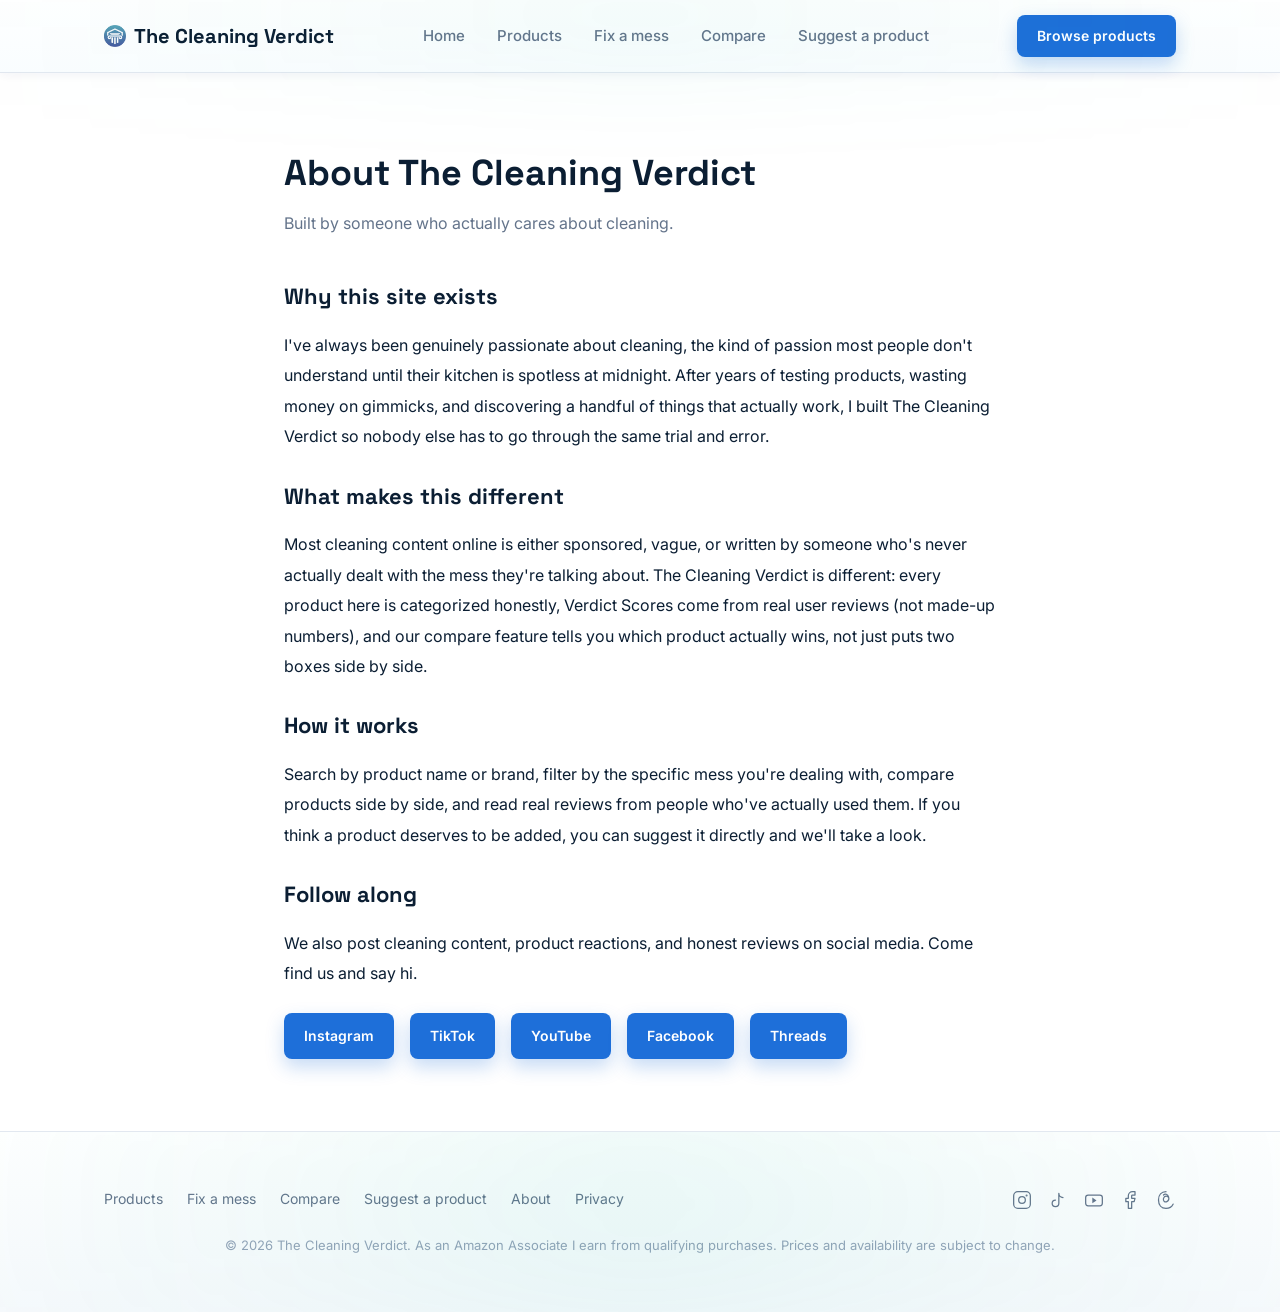
==== about.html @ fb6390fe "Add social links to footer and about page" ====
<!DOCTYPE html>
<html lang="en">
<head>
<meta charset="UTF-8">
<meta name="viewport" content="width=device-width, initial-scale=1.0">
<title>About | The Cleaning Verdict</title>
<meta name="description" content="Learn about The Cleaning Verdict, a real cleaning product review site built to help you find what actually works.">
<link rel="stylesheet" href="css/styles.css">
<link rel="icon" type="image/png" href="logo.png">
</head>
<body>

<nav class="nav">
  <div class="container">
    <a href="index.html" class="logo">
      <img src="logo.png" alt="The Cleaning Verdict logo" style="width:22px;height:22px;object-fit:contain">
      The Cleaning Verdict
    </a>
    <ul class="nav-links">
      <li><a href="index.html">Home</a></li>
      <li><a href="products.html">Products</a></li>
      <li><a href="fix-mess.html">Fix a mess</a></li>
      <li><a href="compare.html">Compare</a></li>
      <li><a href="suggest.html">Suggest a product</a></li>
    </ul>
    <a href="products.html" class="nav-cta">Browse products</a>
    <button class="nav-toggle" aria-label="Menu"><span></span><span></span><span></span></button>
  </div>
</nav>

<section class="section">
  <div class="container" style="max-width:760px">

    <h1 style="font-family:'Space Grotesk',sans-serif;font-size:36px;margin-bottom:8px">About The Cleaning Verdict</h1>
    <p style="color:var(--gray);margin-bottom:40px;font-size:16px">Built by someone who actually cares about cleaning.</p>

    <div style="line-height:1.9;font-size:16px">
      <h2 style="font-family:'Space Grotesk',sans-serif;font-size:22px;margin:0 0 12px">Why this site exists</h2>
      <p style="margin-bottom:24px">I've always been genuinely passionate about cleaning, the kind of passion most people don't understand until their kitchen is spotless at midnight. After years of testing products, wasting money on gimmicks, and discovering a handful of things that actually work, I built The Cleaning Verdict so nobody else has to go through the same trial and error.</p>

      <h2 style="font-family:'Space Grotesk',sans-serif;font-size:22px;margin:0 0 12px">What makes this different</h2>
      <p style="margin-bottom:24px">Most cleaning content online is either sponsored, vague, or written by someone who's never actually dealt with the mess they're talking about. The Cleaning Verdict is different: every product here is categorized honestly, Verdict Scores come from real user reviews (not made-up numbers), and our compare feature tells you which product actually wins, not just puts two boxes side by side.</p>

      <h2 style="font-family:'Space Grotesk',sans-serif;font-size:22px;margin:0 0 12px">How it works</h2>
      <p style="margin-bottom:24px">Search by product name or brand, filter by the specific mess you're dealing with, compare products side by side, and read real reviews from people who've actually used them. If you think a product deserves to be added, you can suggest it directly and we'll take a look.</p>

      <h2 style="font-family:'Space Grotesk',sans-serif;font-size:22px;margin:0 0 12px">Follow along</h2>
      <p style="margin-bottom:24px">We also post cleaning content, product reactions, and honest reviews on social media. Come find us and say hi.</p>

      <div style="display:flex;gap:16px;flex-wrap:wrap">
        <a href="https://instagram.com/YOURUSERNAME" target="_blank" rel="noopener" class="nav-cta" style="display:inline-block">Instagram</a>
        <a href="https://tiktok.com/@YOURUSERNAME" target="_blank" rel="noopener" class="nav-cta" style="display:inline-block">TikTok</a>
        <a href="https://youtube.com/@YOURUSERNAME" target="_blank" rel="noopener" class="nav-cta" style="display:inline-block">YouTube</a>
        <a href="https://facebook.com/YOURUSERNAME" target="_blank" rel="noopener" class="nav-cta" style="display:inline-block">Facebook</a>
        <a href="https://threads.net/@YOURUSERNAME" target="_blank" rel="noopener" class="nav-cta" style="display:inline-block">Threads</a>
      </div>
    </div>

  </div>
</section>

<footer class="footer">
  <div class="container" style="flex-direction:column;gap:24px">
    <div style="display:flex;justify-content:space-between;align-items:center;width:100%;flex-wrap:wrap;gap:16px">
      <ul class="footer-links">
        <li><a href="products.html">Products</a></li>
        <li><a href="fix-mess.html">Fix a mess</a></li>
        <li><a href="compare.html">Compare</a></li>
        <li><a href="suggest.html">Suggest a product</a></li>
        <li><a href="about.html" aria-current="page">About</a></li>
        <li><a href="privacy.html">Privacy</a></li>
      </ul>
      <div class="footer-socials">
        <a href="https://instagram.com/thecleaningverdict" target="_blank" rel="noopener" aria-label="Instagram">
          <svg viewBox="0 0 24 24" fill="none" stroke="currentColor" stroke-width="1.5" stroke-linecap="round" stroke-linejoin="round"><rect x="2" y="2" width="20" height="20" rx="5"/><circle cx="12" cy="12" r="4"/><circle cx="17.5" cy="6.5" r="0.5" fill="currentColor"/></svg>
        </a>
        <a href="https://tiktok.com/@thecleaningverdict" target="_blank" rel="noopener" aria-label="TikTok">
          <svg viewBox="0 0 24 24" fill="none" stroke="currentColor" stroke-width="1.5" stroke-linecap="round" stroke-linejoin="round"><path d="M9 12a4 4 0 1 0 4 4V4a5 5 0 0 0 5 5"/></svg>
        </a>
        <a href="https://youtube.com/@thecleaningverdict" target="_blank" rel="noopener" aria-label="YouTube">
          <svg viewBox="0 0 24 24" fill="none" stroke="currentColor" stroke-width="1.5" stroke-linecap="round" stroke-linejoin="round"><rect x="2" y="6" width="20" height="13" rx="3"/><path d="M10 9l5 3.5L10 16V9z" fill="currentColor" stroke="none"/></svg>
        </a>
        <a href="https://facebook.com/Thecleaning Verdict" target="_blank" rel="noopener" aria-label="Facebook">
          <svg viewBox="0 0 24 24" fill="none" stroke="currentColor" stroke-width="1.5" stroke-linecap="round" stroke-linejoin="round"><path d="M18 2h-3a5 5 0 0 0-5 5v3H7v4h3v8h4v-8h3l1-4h-4V7a1 1 0 0 1 1-1h3z"/></svg>
        </a>
        <a href="https://threads.net/@thecleaningverdict" target="_blank" rel="noopener" aria-label="Threads">
          <svg viewBox="0 0 24 24" fill="none" stroke="currentColor" stroke-width="1.5" stroke-linecap="round" stroke-linejoin="round"><path d="M12 2C6.5 2 3 6 3 12s3.5 10 9 10c4 0 7-2 8.5-5"/><path d="M15 9c-1-2-5-2.5-6 1s2 5 4 4 3-3 2-6-4-4-6-2"/></svg>
        </a>
      </div>
    </div>
    <span class="footer-note">© 2026 The Cleaning Verdict. As an Amazon Associate I earn from qualifying purchases. Prices and availability are subject to change.</span>
  </div>
</footer>

<script src="js/main.js"></script>
</body>
</html>
---- css/styles.css ----
@import url('https://fonts.googleapis.com/css2?family=Space+Grotesk:wght@500;600;700&family=Inter:wght@400;500;600&family=JetBrains+Mono:wght@500&display=swap');

:root {
  --ink: #0b1e33;
  --paper: #ffffff;
  --sky: #1e6fd9;
  --sky-dark: #15529e;
  --deep: #0f3d73;
  --mist: #eaf3fc;
  --foam: #12b8a0;
  --gray: #64748b;
  --gray-light: #e2e8f0;

  --font-display: 'Space Grotesk', sans-serif;
  --font-body: 'Inter', sans-serif;
  --font-mono: 'JetBrains Mono', monospace;
}

* {
  box-sizing: border-box;
  margin: 0;
  padding: 0;
}

body {
  font-family: var(--font-body);
  color: var(--ink);
  background: var(--paper);
  line-height: 1.6;
}

a {
  color: inherit;
  text-decoration: none;
}

ul { list-style: none; }
img { max-width: 100%; display: block; }

.container {
  max-width: 1120px;
  margin: 0 auto;
  padding: 0 24px;
}

/* ---------- Global buttons ---------- */
.btn {
  display: inline-flex;
  align-items: center;
  justify-content: center;
  gap: 6px;
  padding: 12px 22px;
  border-radius: 10px;
  font-family: var(--font-body);
  font-weight: 600;
  font-size: 15px;
  border: none;
  cursor: pointer;
  transition: background 0.18s ease, color 0.18s ease,
              box-shadow 0.2s ease, transform 0.2s ease;
}

.btn-primary {
  background: var(--sky);
  color: #ffffff;
  box-shadow: 0 8px 18px rgba(30, 111, 217, 0.25);
}

.btn-primary:hover {
  background: var(--sky-dark);
  transform: translateY(-1px);
  box-shadow: 0 10px 22px rgba(21, 82, 158, 0.3);
}

.btn-outline {
  background: #ffffff;
  color: var(--sky-dark);
  border: 1px solid var(--gray-light);
  box-shadow: 0 4px 12px rgba(15, 61, 115, 0.06);
}

.btn-outline:hover {
  background: var(--mist);
  box-shadow: 0 8px 18px rgba(15, 61, 115, 0.1);
  transform: translateY(-1px);
}

/* ---------- Nav ---------- */
.nav {
  border-bottom: 1px solid var(--gray-light);
  position: sticky;
  top: 0;
  background: linear-gradient(180deg, rgba(255,255,255,0.96) 0%, rgba(250,253,255,0.96) 100%);
  backdrop-filter: blur(10px);
  z-index: 100;
  box-shadow: 0 2px 12px rgba(15, 61, 115, 0.06);
  opacity: 0;
  transform: translateY(-10px);
  animation: navFade 0.7s ease forwards;
}

.nav .container {
  display: flex;
  align-items: center;
  justify-content: space-between;
  height: 72px;
}

.logo {
  font-family: var(--font-display);
  font-weight: 700;
  font-size: 20px;
  display: flex;
  align-items: center;
  gap: 8px;
}

.logo-mark {
  width: 22px;
  height: 22px;
  flex-shrink: 0;
}

.nav-links {
  display: flex;
  gap: 32px;
  font-weight: 500;
  font-size: 15px;
}

.nav-links a {
  color: var(--gray);
  transition: color 0.15s ease;
}

.nav-links a:hover,
.nav-links a[aria-current="page"] {
  color: var(--sky);
}

.nav-cta {
  background: var(--sky);
  color: white !important;
  padding: 10px 20px;
  border-radius: 8px;
  font-weight: 600;
  font-size: 14px;
  box-shadow: 0 8px 18px rgba(30, 111, 217, 0.25);
  transition: background 0.15s ease, transform 0.15s ease, box-shadow 0.15s ease;
}

.nav-cta:hover {
  background: var(--sky-dark);
  transform: translateY(-1px);
  box-shadow: 0 10px 22px rgba(21, 82, 158, 0.3);
}

.nav-toggle {
  display: none;
  background: none;
  border: none;
  cursor: pointer;
  padding: 8px;
}

.nav-toggle span {
  display: block;
  width: 22px;
  height: 2px;
  background: var(--ink);
  margin: 5px 0;
}

/* ---------- Hero ---------- */
.hero {
  padding: 88px 0 72px;
  background: linear-gradient(180deg, #eaf3fc 0%, #ffffff 100%);
  position: relative;
  overflow: hidden;
}

.hero .container {
  position: relative;
  z-index: 1;
  max-width: 720px;
  text-align: center;
  margin: 0 auto;
}

.hero-eyebrow {
  font-family: var(--font-mono);
  font-size: 13px;
  color: var(--sky-dark);
  letter-spacing: 0.04em;
  margin-bottom: 16px;
  display: inline-block;
}

.hero h1 {
  font-family: var(--font-display);
  font-weight: 700;
  font-size: clamp(32px, 5vw, 52px);
  line-height: 1.1;
  letter-spacing: -0.01em;
  margin-bottom: 20px;
}

.wipe {
  position: relative;
  display: inline-block;
  color: var(--sky-dark);
}

.wipe svg {
  position: absolute;
  left: 0;
  bottom: -6px;
  width: 100%;
  height: 10px;
  stroke-dasharray: 200;
  stroke-dashoffset: 200;
  animation: wipeDraw 1.2s ease forwards;
}

.hero p {
  font-size: 18px;
  color: var(--gray);
  max-width: 520px;
  margin: 0 auto 36px;
}

/* ---------- Search bar (Step 15) ---------- */
.search-bar {
  display: flex;
  gap: 10px;
  background: #ffffff;
  padding: 10px;
  border-radius: 14px;
  box-shadow: 0 2px 6px rgba(15, 61, 115, 0.08), 0 14px 32px rgba(15, 61, 115, 0.12);
  max-width: 520px;
  margin: 0 auto;
  border: 1px solid rgba(226, 232, 240, 0.9);
  position: relative;
  overflow: hidden;
}

.search-bar::before {
  content: "";
  position: absolute;
  width: 160%;
  height: 160%;
  top: -40%;
  left: -30%;
  background: radial-gradient(circle, rgba(18,184,160,0.12), transparent 70%);
  filter: blur(50px);
  pointer-events: none;
}

.search-bar input {
  flex: 1;
  border: none;
  outline: none;
  font-family: var(--font-body);
  font-size: 15px;
  padding: 12px 14px;
  color: var(--ink);
  background: transparent;
}

.search-bar input::placeholder {
  color: #94a3b8;
}

.search-bar input:focus {
  outline: none;
}

.search-bar:focus-within {
  box-shadow: 0 0 0 1px rgba(30, 111, 217, 0.18),
              0 10px 26px rgba(15, 61, 115, 0.18);
  border-color: rgba(30, 111, 217, 0.4);
}

.search-bar button {
  background: var(--sky);
  color: white;
  border: none;
  border-radius: 10px;
  padding: 0 24px;
  font-family: var(--font-body);
  font-weight: 600;
  font-size: 15px;
  cursor: pointer;
  transition: background 0.15s ease, transform 0.15s ease, box-shadow 0.15s ease;
  box-shadow: 0 8px 18px rgba(30, 111, 217, 0.25);
}

.search-bar button:hover {
  background: var(--sky-dark);
  transform: translateY(-1px);
  box-shadow: 0 10px 22px rgba(21, 82, 158, 0.3);
}

/* ---------- Section headers ---------- */
.section {
  padding: 72px 0;
}

.section-head {
  display: flex;
  align-items: flex-end;
  justify-content: space-between;
  margin-bottom: 40px;
  gap: 24px;
  opacity: 0;
  transform: translateY(12px);
  animation: sectionFade 0.7s ease forwards;
}

.section-head h2 {
  font-family: var(--font-display);
  font-weight: 700;
  font-size: 28px;
  background: linear-gradient(90deg, var(--ink), var(--sky-dark));
  -webkit-background-clip: text;
  background-clip: text;
  color: transparent;
}

.section-head p {
  color: var(--gray);
  font-size: 15px;
}

.section-link {
  font-weight: 600;
  font-size: 14px;
  color: var(--sky-dark);
  white-space: nowrap;
}

/* ---------- Mess grid ---------- */
.mess-grid {
  display: grid;
  grid-template-columns: repeat(4, 1fr);
  gap: 20px;
  opacity: 0;
  transform: translateY(16px);
  animation: messGridFade 0.8s ease forwards;
}

.mess-card {
  background: #ffffff;
  border: 1px solid var(--gray-light);
  border-radius: 12px;
  padding: 24px 20px;
  transition: transform 0.25s ease, box-shadow 0.25s ease, border-color 0.2s ease;
  cursor: pointer;
  position: relative;
}

.mess-card:hover {
  transform: translateY(-6px);
  box-shadow: 0 12px 24px rgba(0,0,0,0.08);
  border-color: var(--sky);
}

.mess-icon {
  width: 36px;
  height: 36px;
  margin-bottom: 14px;
  color: var(--sky);
}

.mess-card h3 {
  font-family: var(--font-display);
  font-weight: 600;
  font-size: 16px;
  margin-bottom: 4px;
}

.mess-card span {
  font-size: 13px;
  color: var(--gray);
}

/* ---------- Product grid ---------- */
.product-grid {
  display: grid;
  grid-template-columns: repeat(3, 1fr);
  gap: 20px;
}

.product-card {
  border: 1px solid var(--gray-light);
  border-radius: 14px;
  overflow: hidden;
  background: #ffffff;
  transition: transform 0.25s ease, box-shadow 0.25s ease, border-color 0.2s ease;
  cursor: pointer;
}

.product-card:hover {
  transform: translateY(-6px);
  box-shadow: 0 12px 24px rgba(0,0,0,0.08);
  border-color: var(--sky);
}

.product-thumb {
  aspect-ratio: 4 / 3;
  background: linear-gradient(180deg, #f8fbff 0%, #ffffff 100%);
  border-bottom: 1px solid var(--gray-light);
  display: flex;
  align-items: center;
  justify-content: center;
  padding: 18px;
  position: relative;
  overflow: hidden;
}

.product-thumb svg {
  width: 40px;
  height: 40px;
}

.product-body {
  padding: 22px 22px 24px;
}

.product-brand {
  font-size: 12px;
  text-transform: uppercase;
  letter-spacing: 0.05em;
  color: var(--gray);
  margin-bottom: 4px;
}

.product-name {
  font-family: var(--font-display);
  font-weight: 600;
  font-size: 18px;
  line-height: 1.3;
  margin-bottom: 10px;
}

.product-meta {
  display: flex;
  align-items: center;
  justify-content: space-between;
  margin-top: 18px;
}

.product-price {
  font-family: var(--font-mono);
  font-weight: 500;
  font-size: 15px;
}

.product-rating {
  font-size: 13px;
  color: var(--gray);
  display: flex;
  align-items: center;
  gap: 4px;
}

.product-rating svg {
  width: 14px;
  height: 14px;
  color: var(--foam);
}

/* ---------- CTA band ---------- */
.cta-band {
  background: linear-gradient(180deg, var(--deep) 0%, #0d2f59 100%);
  color: white;
  padding: 72px 0;
  text-align: center;
  position: relative;
  overflow: hidden;
  opacity: 0;
  transform: translateY(20px);
  animation: ctaFade 0.9s ease forwards;
}

.cta-band h2 {
  font-family: var(--font-display);
  font-weight: 700;
  font-size: 30px;
  margin-bottom: 12px;
}

.cta-band p {
  color: #c9dcf0;
  margin-bottom: 28px;
  font-size: 16px;
}

.cta-band .btn {
  background: #ffffff;
  color: var(--deep);
  font-weight: 600;
  padding: 14px 28px;
  border-radius: 8px;
  display: inline-block;
  font-size: 15px;
  box-shadow: 0 10px 24px rgba(0,0,0,0.18);
  transition: transform 0.2s ease, box-shadow 0.2s ease, background 0.15s ease, color 0.15s ease;
}

.cta-band .btn:hover {
  transform: translateY(-2px);
  box-shadow: 0 14px 32px rgba(0,0,0,0.22);
  background: var(--foam);
  color: var(--deep);
}

/* ---------- Footer ---------- */
.footer {
  padding: 56px 0;
  border-top: 1px solid var(--gray-light);
  background: linear-gradient(180deg, #ffffff 0%, #f6f9fc 100%);
  position: relative;
  overflow: hidden;
  opacity: 0;
  transform: translateY(16px);
  animation: footerFade 0.8s ease forwards;
}

.footer .container {
  display: flex;
  justify-content: space-between;
  align-items: center;
  flex-wrap: wrap;
  gap: 16px;
}

.footer-links {
  display: flex;
  gap: 24px;
  font-size: 14px;
  color: var(--gray);
}

.footer-links a:hover {
  color: var(--sky);
}

.footer-note {
  font-size: 13px;
  color: #94a3b8;
}

/* ---------- Placeholder page (Step 19) ---------- */
.placeholder {
  padding: 110px 0;
  text-align: center;
  opacity: 0;
  transform: translateY(16px);
  animation: placeholderFade 0.7s ease forwards;
}

.placeholder h1 {
  font-family: var(--font-display);
  font-weight: 700;
  font-size: 32px;
  margin-bottom: 12px;
}

.placeholder p {
  color: var(--gray);
  font-size: 16px;
}

/* ---------- Reviews grid (Step 18) ---------- */
.reviews-grid {
  display: grid;
  grid-template-columns: repeat(3, 1fr);
  gap: 20px;
}

.review-card {
  background: #ffffff;
  border: 1px solid var(--gray-light);
  border-radius: 12px;
  padding: 20px 18px;
  box-shadow: 0 6px 16px rgba(15, 61, 115, 0.06);
  transition: transform 0.25s ease, box-shadow 0.25s ease, border-color 0.2s ease;
  position: relative;
}

.review-card:hover {
  transform: translateY(-4px);
  box-shadow: 0 10px 22px rgba(15, 61, 115, 0.12);
  border-color: var(--sky);
}

.review-author {
  font-family: var(--font-display);
  font-weight: 600;
  font-size: 15px;
  margin-bottom: 4px;
}

.review-meta {
  font-size: 13px;
  color: var(--gray);
  margin-bottom: 10px;
}

.review-text {
  font-size: 14px;
  color: var(--ink);
}

/* ---------- Responsive ---------- */
@media (max-width: 860px) {
  .mess-grid { grid-template-columns: repeat(2, 1fr); }
  .product-grid { grid-template-columns: repeat(2, 1fr); }
  .reviews-grid { grid-template-columns: repeat(2, 1fr); }
}

@media (max-width: 640px) {
  .nav-links { display: none; }
  .nav-toggle { display: block; }
  .nav .nav-cta { display: none; }

  .product-grid { grid-template-columns: 1fr; }
  .mess-grid { grid-template-columns: 1fr 1fr; }
  .reviews-grid { grid-template-columns: 1fr !important; }

  .section-head {
    flex-direction: column;
    align-items: flex-start;
  }

  .section.container {
    padding-left: 20px;
    padding-right: 20px;
  }

  .compare-col {
    padding: 18px 16px;
  }

  .placeholder h1,
  .section h1 {
    font-size: 26px !important;
  }
}

@media (prefers-reduced-motion: reduce) {
  * { transition: none !important; }
}

/* ---------- Mess filter buttons ---------- */
.mess-filter-btn {
  cursor: pointer;
  font-family: inherit;
  text-align: left;
  width: 100%;
}

.mess-filter-btn.active-mess {
  border-color: var(--sky);
  background: var(--mist);
}

/* ---------- Compare page (Step 17) ---------- */
.compare-grid {
  display: grid;
  grid-template-columns: 1fr 1fr;
  gap: 24px;
}

.compare-picker {
  display: grid;
  grid-template-columns: 1fr 1fr;
  gap: 16px;
  margin-bottom: 36px;
}

.compare-picker select {
  width: 100%;
  padding: 12px 14px;
  border: 1px solid var(--gray-light);
  border-radius: 8px;
  font-family: var(--font-body);
  font-size: 15px;
  background: #ffffff;
  color: var(--ink);
}

.compare-picker select:focus {
  outline: none;
  border-color: var(--sky);
  box-shadow: 0 0 0 1px rgba(30, 111, 217, 0.18);
}

.compare-col {
  border: 1px solid var(--gray-light);
  border-radius: 14px;
  padding: 24px;
  background: #ffffff;
  box-shadow: 0 8px 20px rgba(15, 61, 115, 0.06);
  transition: transform 0.25s ease, box-shadow 0.25s ease;
  position: relative;
}

.compare-col:hover {
  transform: translateY(-4px);
  box-shadow: 0 12px 26px rgba(15, 61, 115, 0.1);
}

.compare-table {
  width: 100%;
  border-collapse: collapse;
  font-size: 14px;
}

.compare-table td {
  padding: 10px 0;
  border-bottom: 1px solid var(--gray-light);
  vertical-align: top;
}

.compare-table td:first-child {
  color: var(--gray);
  font-weight: 500;
  width: 40%;
}

.compare-win {
  background: var(--mist);
  font-weight: 600;
}

.verdict-banner {
  background: var(--deep);
  color: white;
  padding: 20px 24px;
  border-radius: 12px;
  text-align: center;
  font-family: 'Space Grotesk', sans-serif;
  opacity: 0;
  animation: fadeIn 0.6s ease forwards;
}

.verdict-banner.no-verdict {
  background: var(--mist);
  color: var(--gray);
  font-family: var(--font-body);
}

@media (max-width: 640px) {
  .compare-grid,
  .compare-picker {
    grid-template-columns: 1fr;
  }
}

/* ---------- Product thumb image ---------- */
.product-thumb img {
  width: 100%;
  height: 100%;
  object-fit: contain;
  padding: 16px;
}

/* ---------- Keyframes & glows (Steps 1–20) ---------- */
@keyframes fadeIn {
  to { opacity: 1; }
}

@keyframes wipeDraw {
  to { stroke-dashoffset: 0; }
}

@keyframes sectionFade {
  to {
    opacity: 1;
    transform: translateY(0);
  }
}

@keyframes placeholderFade {
  to {
    opacity: 1;
    transform: translateY(0);
  }
}

.product-thumb::before {
  content: "";
  position: absolute;
  width: 140%;
  height: 140%;
  background: radial-gradient(circle, rgba(18,184,160,0.08), transparent 70%);
  top: -20%;
  left: -20%;
  filter: blur(40px);
  pointer-events: none;
}

.cta-band::before {
  content: "";
  position: absolute;
  width: 160%;
  height: 160%;
  top: -30%;
  left: -30%;
  background: radial-gradient(circle, rgba(18,184,160,0.12), transparent 70%);
  filter: blur(60px);
  animation: ctaGlow 7s ease-in-out infinite alternate;
  pointer-events: none;
}

@keyframes ctaFade {
  to {
    opacity: 1;
    transform: translateY(0);
  }
}

@keyframes ctaGlow {
  from { transform: translateY(0); }
  to { transform: translateY(24px); }
}

.footer::before {
  content: "";
  position: absolute;
  width: 160%;
  height: 160%;
  top: -40%;
  left: -30%;
  background: radial-gradient(circle, rgba(18,184,160,0.08), transparent 70%);
  filter: blur(60px);
  pointer-events: none;
}

@keyframes footerFade {
  to {
    opacity: 1;
    transform: translateY(0);
  }
}

.nav::before {
  content: "";
  position: absolute;
  width: 160%;
  height: 160%;
  top: -60%;
  left: -30%;
  background: radial-gradient(circle, rgba(18,184,160,0.06), transparent 70%);
  filter: blur(50px);
  pointer-events: none;
}

@keyframes navFade {
  to {
    opacity: 1;
    transform: translateY(0);
  }
}

.mess-card::before {
  content: "";
  position: absolute;
  width: 140%;
  height: 140%;
  top: -20%;
  left: -20%;
  background: radial-gradient(circle, rgba(18,184,160,0.06), transparent 70%);
  filter: blur(40px);
  pointer-events: none;
  z-index: -1;
}

@keyframes messGridFade {
  to {
    opacity: 1;
    transform: translateY(0);
  }
}

/* ---------- Mobile viewport fixes ---------- */

html {
  width: 100%;
  max-width: 100%;
  overflow-x: hidden;
}

body {
  width: 100%;
  max-width: 100%;
  min-width: 0;
  overflow-x: hidden;
}

.container {
  width: 100%;
  max-width: 1120px;
}

/* Prevent flex/grid children from forcing the page wider */
.nav .container,
.section-head,
.search-bar,
.footer .container,
.compare-grid,
.compare-picker {
  min-width: 0;
}

.search-bar input {
  min-width: 0;
  width: 100%;
}

@media (max-width: 640px) {
  .container {
    width: 100%;
    max-width: 100%;
    padding-left: 20px;
    padding-right: 20px;
  }

  .hero .container {
    width: 100%;
    max-width: 720px;
  }

  .search-bar {
    width: 100%;
    max-width: 100%;
  }

  .search-bar input {
    min-width: 0;
  }

  .search-bar button {
    flex-shrink: 0;
  }

  .mess-grid,
  .product-grid,
  .reviews-grid,
  .compare-grid,
  .compare-picker {
    width: 100%;
    max-width: 100%;
  }
}

.footer-socials {
  display: flex;
  gap: 16px;
  align-items: center;
}

.footer-socials a {
  color: var(--gray);
  transition: color 0.15s ease;
  display: flex;
  align-items: center;
}

.footer-socials a:hover {
  color: var(--sky);
}

.footer-socials svg {
  width: 20px;
  height: 20px;
}
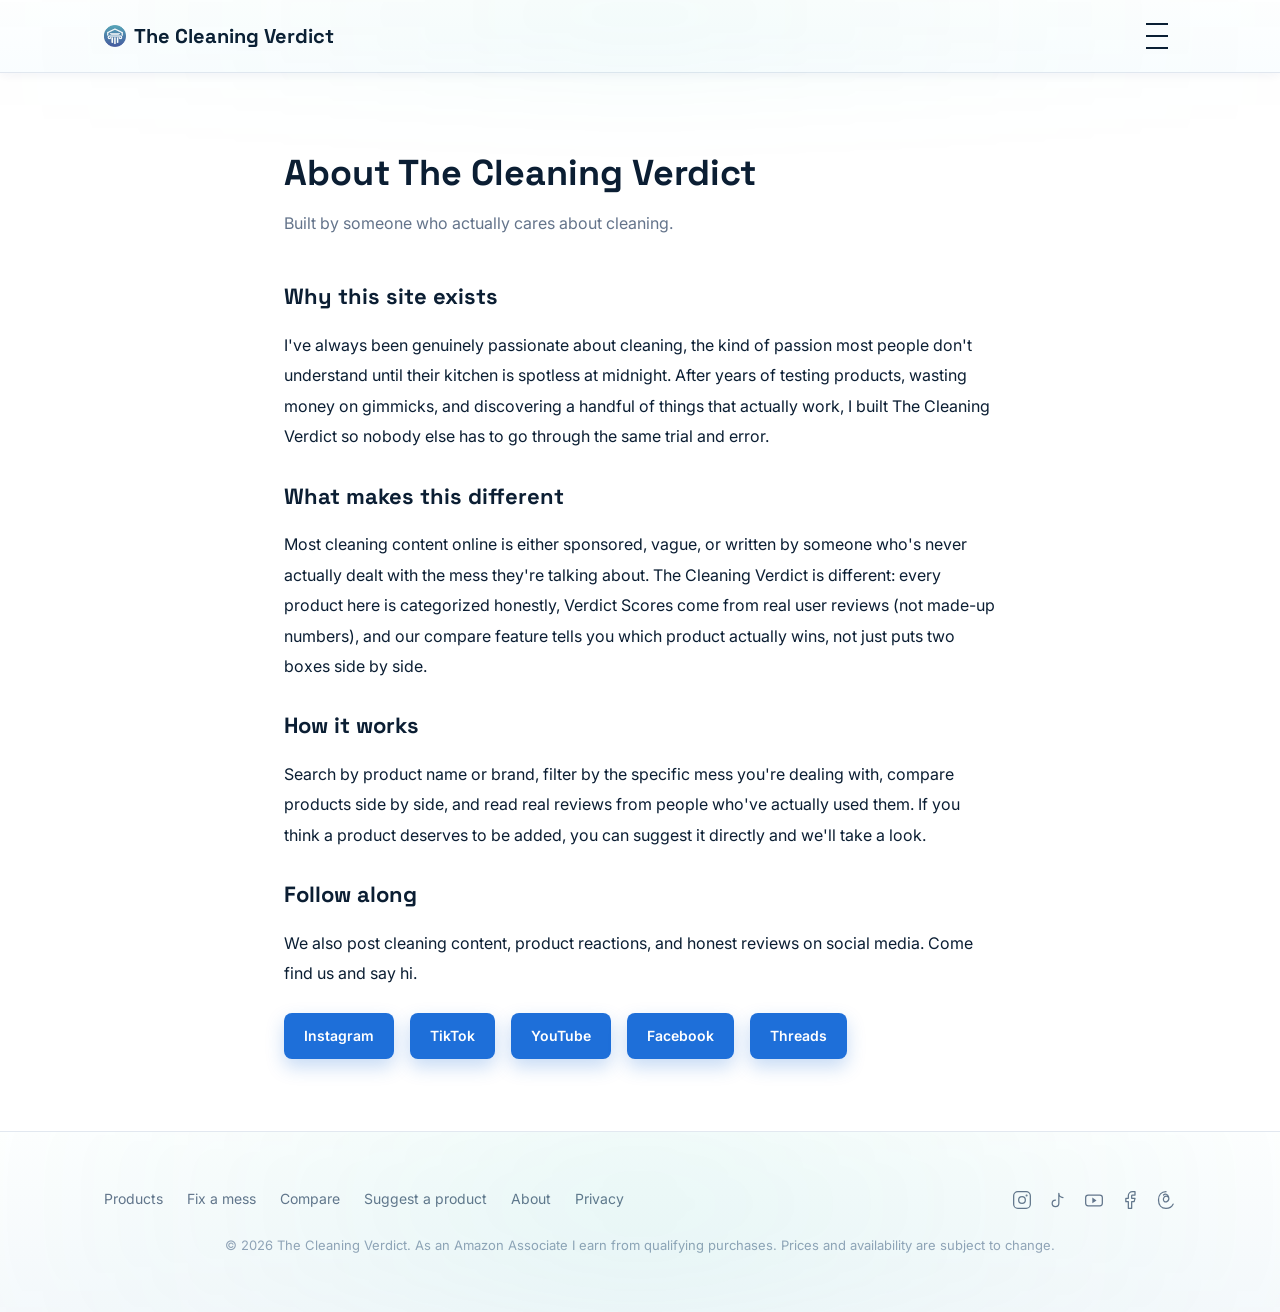
==== commit 59eac034: "Fix hamburger X icon alignment, remove redundant Browse products button" ====
--- a/about.html
+++ b/about.html
@@ -23,7 +23,6 @@
       <li><a href="compare.html">Compare</a></li>
       <li><a href="suggest.html">Suggest a product</a></li>
     </ul>
-    <a href="products.html" class="nav-cta">Browse products</a>
     <button class="nav-toggle" aria-label="Menu"><span></span><span></span><span></span></button>
   </div>
 </nav>
--- a/css/styles.css
+++ b/css/styles.css
@@ -123,9 +123,29 @@
 
 .nav-links {
   display: flex;
-  gap: 32px;
+  flex-direction: column;
+  gap: 16px;
   font-weight: 500;
   font-size: 15px;
+  position: absolute;
+  top: 72px;
+  left: 0;
+  right: 0;
+  background: #ffffff;
+  padding: 20px 24px;
+  border-bottom: 1px solid var(--gray-light);
+  box-shadow: 0 12px 24px rgba(15, 61, 115, 0.08);
+  opacity: 0;
+  visibility: hidden;
+  transform: translateY(-10px);
+  transition: opacity 0.28s ease, transform 0.28s ease, visibility 0.28s;
+  z-index: 99;
+}
+
+.nav-links.nav-open {
+  opacity: 1;
+  visibility: visible;
+  transform: translateY(0);
 }
 
 .nav-links a {
@@ -156,7 +176,10 @@
 }
 
 .nav-toggle {
-  display: none;
+  display: flex;
+  flex-direction: column;
+  align-items: center;
+  justify-content: center;
   background: none;
   border: none;
   cursor: pointer;
@@ -169,6 +192,19 @@
   height: 2px;
   background: var(--ink);
   margin: 5px 0;
+  transition: transform 0.28s ease, opacity 0.2s ease;
+}
+
+.nav-toggle.nav-toggle-open span:nth-child(1) {
+  transform: translateY(12px) rotate(45deg);
+}
+
+.nav-toggle.nav-toggle-open span:nth-child(2) {
+  opacity: 0;
+}
+
+.nav-toggle.nav-toggle-open span:nth-child(3) {
+  transform: translateY(-12px) rotate(-45deg);
 }
 
 /* ---------- Hero ---------- */
@@ -621,10 +657,6 @@
 }
 
 @media (max-width: 640px) {
-  .nav-links { display: none; }
-  .nav-toggle { display: block; }
-  .nav .nav-cta { display: none; }
-
   .product-grid { grid-template-columns: 1fr; }
   .mess-grid { grid-template-columns: 1fr 1fr; }
   .reviews-grid { grid-template-columns: 1fr !important; }
@@ -650,7 +682,81 @@
 }
 
 @media (prefers-reduced-motion: reduce) {
-  * { transition: none !important; }
+  * { transition: none !important; animation: none !important; }
+}
+
+/* ---------- Scroll reveal (used across product/review/compare cards) ---------- */
+.reveal {
+  opacity: 0;
+  transform: translateY(18px);
+  transition: opacity 0.55s ease, transform 0.55s ease;
+}
+
+.reveal.is-visible {
+  opacity: 1;
+  transform: translateY(0);
+}
+
+/* ---------- Tactile press feedback ---------- */
+.btn:active,
+.nav-cta:active,
+.mess-filter-btn:active,
+.mess-card:active,
+.product-card:active,
+.like-btn:active,
+.search-bar button:active {
+  transform: scale(0.97);
+}
+
+/* ---------- Wizard step transitions ---------- */
+.wizard-step {
+  transition: opacity 0.3s ease, transform 0.3s ease;
+}
+
+.wizard-dot {
+  transition: background 0.3s ease;
+}
+
+/* ---------- Like button pulse ---------- */
+@keyframes likePulse {
+  0% { transform: scale(1); }
+  40% { transform: scale(1.15); }
+  100% { transform: scale(1); }
+}
+
+.like-btn.like-pulse {
+  animation: likePulse 0.35s ease;
+}
+
+/* ---------- Image lightbox fade ---------- */
+#image-lightbox {
+  opacity: 0;
+  transition: opacity 0.25s ease;
+}
+
+#image-lightbox.open {
+  opacity: 1;
+}
+
+#image-lightbox img {
+  transform: scale(0.94);
+  transition: transform 0.25s ease;
+}
+
+#image-lightbox.open img {
+  transform: scale(1);
+}
+
+/* ---------- Mess extra grid reveal ---------- */
+.mess-grid-extra {
+  opacity: 0;
+  transform: translateY(-8px);
+  transition: opacity 0.35s ease, transform 0.35s ease;
+}
+
+.mess-grid-extra.mess-grid-visible {
+  opacity: 1;
+  transform: translateY(0);
 }
 
 /* ---------- Mess filter buttons ---------- */
@@ -976,4 +1082,82 @@
 .footer-socials svg {
   width: 20px;
   height: 20px;
+}
+
+/* ---------- Share button ---------- */
+.share-menu {
+  position: relative;
+  display: inline-block;
+}
+
+.share-dropdown {
+  position: absolute;
+  top: calc(100% + 8px);
+  right: 0;
+  background: white;
+  border: 1px solid var(--gray-light);
+  border-radius: 12px;
+  padding: 8px;
+  min-width: 200px;
+  box-shadow: 0 8px 24px rgba(15,61,115,0.12);
+  z-index: 100;
+  opacity: 0;
+  visibility: hidden;
+  transform: translateY(-6px) scale(0.98);
+  transition: opacity 0.2s ease, transform 0.2s ease, visibility 0.2s;
+}
+
+.share-dropdown.open {
+  opacity: 1;
+  visibility: visible;
+  transform: translateY(0) scale(1);
+}
+
+.share-option {
+  display: flex;
+  align-items: center;
+  gap: 10px;
+  padding: 10px 12px;
+  border-radius: 8px;
+  cursor: pointer;
+  font-size: 14px;
+  color: var(--ink);
+  background: none;
+  border: none;
+  width: 100%;
+  text-align: left;
+  font-family: inherit;
+}
+
+.share-option:hover {
+  background: var(--mist);
+}
+
+.share-option svg {
+  width: 18px;
+  height: 18px;
+  flex-shrink: 0;
+  color: var(--gray);
+}
+
+@media (max-width: 640px) {
+  .footer .container {
+    flex-direction: column;
+    align-items: flex-start;
+    gap: 20px;
+  }
+
+  .footer-links {
+    display: grid;
+    grid-template-columns: 1fr 1fr;
+    gap: 12px 24px;
+  }
+
+  .footer-socials {
+    gap: 20px;
+  }
+
+  .footer-note {
+    font-size: 12px;
+  }
 }
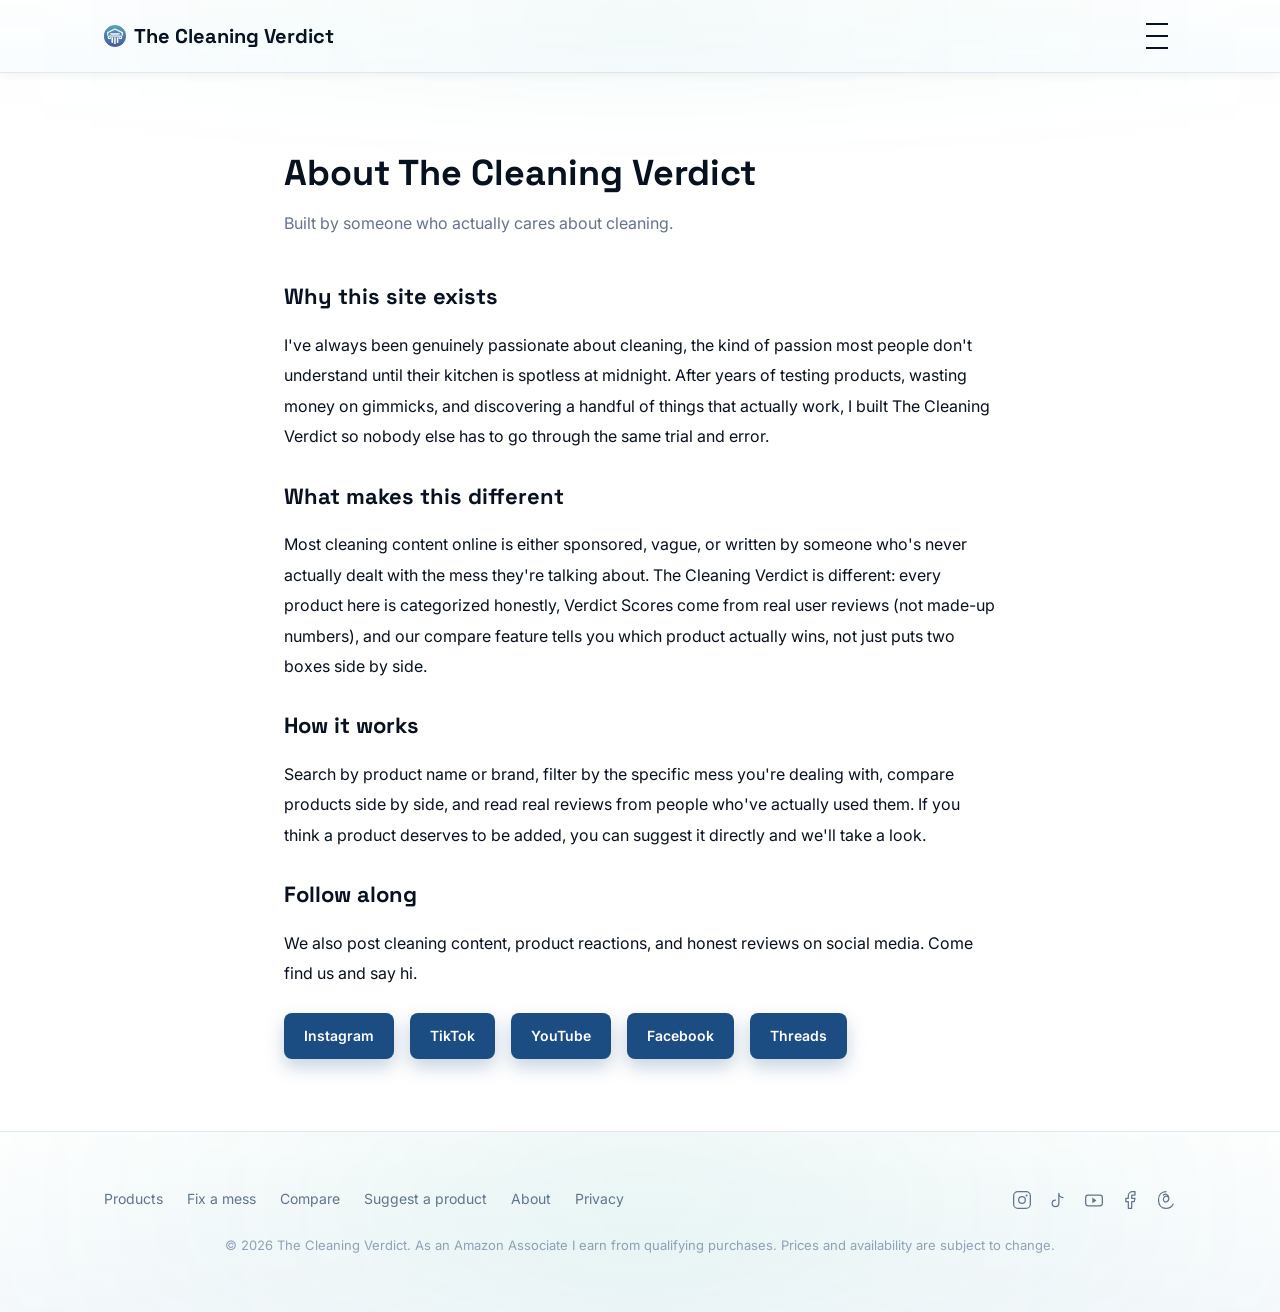
==== commit a046a776: "Update site" ====
--- a/about.html
+++ b/about.html
@@ -6,7 +6,10 @@
 <title>About | The Cleaning Verdict</title>
 <meta name="description" content="Learn about The Cleaning Verdict, a real cleaning product review site built to help you find what actually works.">
 <link rel="stylesheet" href="css/styles.css">
-<link rel="icon" type="image/png" href="logo.png">
+<link rel="icon" type="image/png" sizes="48x48" href="favicon-48.png">
+<link rel="icon" type="image/png" sizes="512x512" href="favicon-512.png">
+<link rel="shortcut icon" href="favicon.ico">
+<link rel="apple-touch-icon" href="favicon-512.png">
 </head>
 <body>
 
@@ -47,11 +50,11 @@
       <p style="margin-bottom:24px">We also post cleaning content, product reactions, and honest reviews on social media. Come find us and say hi.</p>
 
       <div style="display:flex;gap:16px;flex-wrap:wrap">
-        <a href="https://instagram.com/YOURUSERNAME" target="_blank" rel="noopener" class="nav-cta" style="display:inline-block">Instagram</a>
-        <a href="https://tiktok.com/@YOURUSERNAME" target="_blank" rel="noopener" class="nav-cta" style="display:inline-block">TikTok</a>
-        <a href="https://youtube.com/@YOURUSERNAME" target="_blank" rel="noopener" class="nav-cta" style="display:inline-block">YouTube</a>
-        <a href="https://facebook.com/YOURUSERNAME" target="_blank" rel="noopener" class="nav-cta" style="display:inline-block">Facebook</a>
-        <a href="https://threads.net/@YOURUSERNAME" target="_blank" rel="noopener" class="nav-cta" style="display:inline-block">Threads</a>
+        <a href="https://instagram.com/thecleaningverdict" target="_blank" rel="noopener" class="nav-cta" style="display:inline-block">Instagram</a>
+        <a href="https://tiktok.com/@thecleaningverdict" target="_blank" rel="noopener" class="nav-cta" style="display:inline-block">TikTok</a>
+        <a href="https://youtube.com/@thecleaningverdict" target="_blank" rel="noopener" class="nav-cta" style="display:inline-block">YouTube</a>
+        <a href="https://facebook.com/Thecleaning Verdict" target="_blank" rel="noopener" class="nav-cta" style="display:inline-block">Facebook</a>
+        <a href="https://threads.net/@thecleaningverdict" target="_blank" rel="noopener" class="nav-cta" style="display:inline-block">Threads</a>
       </div>
     </div>
 
--- a/css/styles.css
+++ b/css/styles.css
@@ -1,13 +1,13 @@
 @import url('https://fonts.googleapis.com/css2?family=Space+Grotesk:wght@500;600;700&family=Inter:wght@400;500;600&family=JetBrains+Mono:wght@500&display=swap');
 
 :root {
-  --ink: #0b1e33;
+  --ink: #081120;
   --paper: #ffffff;
-  --sky: #1e6fd9;
-  --sky-dark: #15529e;
-  --deep: #0f3d73;
-  --mist: #eaf3fc;
-  --foam: #12b8a0;
+  --sky: #1c4d82;
+  --sky-dark: #123458;
+  --deep: #0a2340;
+  --mist: #e9eff6;
+  --foam: #0e9b88;
   --gray: #64748b;
   --gray-light: #e2e8f0;
 
@@ -63,7 +63,7 @@
 .btn-primary {
   background: var(--sky);
   color: #ffffff;
-  box-shadow: 0 8px 18px rgba(30, 111, 217, 0.25);
+  box-shadow: 0 8px 18px rgba(28, 77, 130, 0.25);
 }
 
 .btn-primary:hover {
@@ -76,12 +76,12 @@
   background: #ffffff;
   color: var(--sky-dark);
   border: 1px solid var(--gray-light);
-  box-shadow: 0 4px 12px rgba(15, 61, 115, 0.06);
+  box-shadow: 0 4px 12px rgba(10, 35, 64, 0.06);
 }
 
 .btn-outline:hover {
   background: var(--mist);
-  box-shadow: 0 8px 18px rgba(15, 61, 115, 0.1);
+  box-shadow: 0 8px 18px rgba(10, 35, 64, 0.1);
   transform: translateY(-1px);
 }
 
@@ -93,7 +93,7 @@
   background: linear-gradient(180deg, rgba(255,255,255,0.96) 0%, rgba(250,253,255,0.96) 100%);
   backdrop-filter: blur(10px);
   z-index: 100;
-  box-shadow: 0 2px 12px rgba(15, 61, 115, 0.06);
+  box-shadow: 0 2px 12px rgba(10, 35, 64, 0.06);
   opacity: 0;
   transform: translateY(-10px);
   animation: navFade 0.7s ease forwards;
@@ -134,7 +134,7 @@
   background: #ffffff;
   padding: 20px 24px;
   border-bottom: 1px solid var(--gray-light);
-  box-shadow: 0 12px 24px rgba(15, 61, 115, 0.08);
+  box-shadow: 0 12px 24px rgba(10, 35, 64, 0.08);
   opacity: 0;
   visibility: hidden;
   transform: translateY(-10px);
@@ -165,7 +165,7 @@
   border-radius: 8px;
   font-weight: 600;
   font-size: 14px;
-  box-shadow: 0 8px 18px rgba(30, 111, 217, 0.25);
+  box-shadow: 0 8px 18px rgba(28, 77, 130, 0.25);
   transition: background 0.15s ease, transform 0.15s ease, box-shadow 0.15s ease;
 }
 
@@ -209,60 +209,218 @@
 
 /* ---------- Hero ---------- */
 .hero {
-  padding: 88px 0 72px;
-  background: linear-gradient(180deg, #eaf3fc 0%, #ffffff 100%);
   position: relative;
+  padding: 110px 0 120px;
+  background:
+    radial-gradient(ellipse 70% 60% at 15% 10%, rgba(28,77,130,0.16), transparent 60%),
+    radial-gradient(ellipse 60% 50% at 90% 20%, rgba(14,155,136,0.18), transparent 55%),
+    radial-gradient(ellipse 80% 60% at 60% 100%, rgba(28,77,130,0.10), transparent 60%),
+    linear-gradient(180deg, #f2f8ff 0%, #ffffff 100%);
   overflow: hidden;
+}
+
+.hero::before {
+  content: "";
+  position: absolute;
+  inset: 0;
+  background-image:
+    linear-gradient(rgba(10,35,64,0.04) 1px, transparent 1px),
+    linear-gradient(90deg, rgba(10,35,64,0.04) 1px, transparent 1px);
+  background-size: 48px 48px;
+  mask-image: radial-gradient(ellipse 80% 80% at 50% 40%, #000 30%, transparent 75%);
+  -webkit-mask-image: radial-gradient(ellipse 80% 80% at 50% 40%, #000 30%, transparent 75%);
+  pointer-events: none;
 }
 
 .hero .container {
   position: relative;
-  z-index: 1;
-  max-width: 720px;
-  text-align: center;
-  margin: 0 auto;
-}
+  z-index: 2;
+  display: grid;
+  grid-template-columns: 1.1fr 0.9fr;
+  gap: 40px;
+  align-items: center;
+}
+
+.hero-copy { max-width: 560px; }
 
 .hero-eyebrow {
   font-family: var(--font-mono);
-  font-size: 13px;
+  font-size: 12px;
+  letter-spacing: 0.14em;
+  text-transform: uppercase;
   color: var(--sky-dark);
-  letter-spacing: 0.04em;
-  margin-bottom: 16px;
-  display: inline-block;
+  margin-bottom: 20px;
+  display: inline-flex;
+  align-items: center;
+  gap: 8px;
+  padding: 6px 14px;
+  border: 1px solid rgba(28,77,130,0.25);
+  border-radius: 999px;
+  background: rgba(255,255,255,0.6);
+  backdrop-filter: blur(8px);
+  -webkit-backdrop-filter: blur(8px);
+}
+
+.hero-eyebrow .dot {
+  width: 6px; height: 6px; border-radius: 50%;
+  background: var(--foam);
+  animation: pulse 2s infinite;
+}
+
+@keyframes pulse {
+  0% { box-shadow: 0 0 0 0 rgba(14,155,136,0.5); }
+  70% { box-shadow: 0 0 0 8px rgba(14,155,136,0); }
+  100% { box-shadow: 0 0 0 0 rgba(14,155,136,0); }
 }
 
 .hero h1 {
   font-family: var(--font-display);
   font-weight: 700;
-  font-size: clamp(32px, 5vw, 52px);
-  line-height: 1.1;
-  letter-spacing: -0.01em;
-  margin-bottom: 20px;
-}
-
-.wipe {
-  position: relative;
-  display: inline-block;
-  color: var(--sky-dark);
-}
-
-.wipe svg {
-  position: absolute;
-  left: 0;
-  bottom: -6px;
-  width: 100%;
-  height: 10px;
-  stroke-dasharray: 200;
-  stroke-dashoffset: 200;
-  animation: wipeDraw 1.2s ease forwards;
+  font-size: clamp(36px, 5.5vw, 66px);
+  line-height: 1.04;
+  letter-spacing: -0.02em;
+  margin-bottom: 22px;
+}
+
+.hero h1 .grad {
+  background: linear-gradient(120deg, var(--sky) 0%, var(--foam) 50%, var(--sky) 100%);
+  background-size: 200% auto;
+  -webkit-background-clip: text;
+  background-clip: text;
+  -webkit-text-fill-color: transparent;
+  animation: shimmer 5s linear infinite;
+}
+
+@keyframes shimmer {
+  to { background-position: 200% center; }
 }
 
 .hero p {
   font-size: 18px;
   color: var(--gray);
   max-width: 520px;
-  margin: 0 auto 36px;
+  margin-bottom: 32px;
+  line-height: 1.6;
+}
+
+/* ---------- Floating 3D product stage ---------- */
+.hero-stage {
+  position: relative;
+  height: 380px;
+  display: flex;
+  align-items: center;
+  justify-content: center;
+  perspective: 1000px;
+}
+
+.orb {
+  position: absolute;
+  border-radius: 50%;
+  filter: blur(2px);
+}
+.orb-1 {
+  width: 320px; height: 320px;
+  background: radial-gradient(circle at 35% 30%, rgba(28,77,130,0.35), rgba(10,35,64,0.15) 60%, transparent 72%);
+  animation: floatSlow 7s ease-in-out infinite;
+}
+.orb-2 {
+  width: 120px; height: 120px;
+  top: 30px; right: 40px;
+  background: radial-gradient(circle at 40% 35%, rgba(14,155,136,0.5), transparent 70%);
+  animation: floatSlow 5s ease-in-out infinite reverse;
+}
+
+.product-float {
+  position: relative;
+  z-index: 3;
+  width: 210px;
+  height: 280px;
+  border-radius: 24px;
+  background: linear-gradient(160deg, #ffffff 0%, #eaf3fc 100%);
+  border: 1px solid rgba(255,255,255,0.8);
+  box-shadow:
+    0 30px 60px -15px rgba(10,35,64,0.35),
+    0 10px 20px -8px rgba(10,35,64,0.25),
+    inset 0 1px 0 rgba(255,255,255,0.9);
+  display: flex;
+  flex-direction: column;
+  align-items: center;
+  justify-content: center;
+  gap: 16px;
+  transform-style: preserve-3d;
+  animation: floatCard 6s ease-in-out infinite;
+}
+
+@keyframes floatCard {
+  0%, 100% { transform: translateY(0) rotateX(6deg) rotateY(-10deg); }
+  50% { transform: translateY(-18px) rotateX(6deg) rotateY(-6deg); }
+}
+
+@keyframes floatSlow {
+  0%, 100% { transform: translateY(0); }
+  50% { transform: translateY(-22px); }
+}
+
+.bottle {
+  width: 78px;
+  position: relative;
+  transform: translateZ(40px);
+}
+.bottle-body {
+  width: 78px; height: 108px;
+  background: linear-gradient(135deg, var(--sky) 0%, var(--deep) 100%);
+  border-radius: 16px 16px 20px 20px;
+  position: relative;
+  box-shadow: inset -6px -6px 14px rgba(0,0,0,0.18), inset 4px 4px 10px rgba(255,255,255,0.25);
+}
+.bottle-label {
+  position: absolute;
+  left: 50%; top: 52%;
+  transform: translate(-50%,-50%);
+  width: 54px; height: 42px;
+  background: rgba(255,255,255,0.92);
+  border-radius: 6px;
+  display: flex; align-items: center; justify-content: center;
+  font-family: var(--font-mono);
+  font-size: 8px; color: var(--sky-dark);
+  text-align: center; line-height: 1.2;
+}
+.bottle-neck {
+  width: 26px; height: 16px;
+  background: linear-gradient(135deg, var(--sky), var(--deep));
+  margin: 0 auto -2px;
+  border-radius: 5px 5px 0 0;
+}
+
+.float-tag {
+  font-family: var(--font-mono);
+  font-size: 10px;
+  letter-spacing: 0.1em;
+  color: var(--sky-dark);
+  background: rgba(28,77,130,0.1);
+  padding: 5px 12px;
+  border-radius: 999px;
+  transform: translateZ(30px);
+}
+
+.verdict-chip {
+  position: absolute;
+  z-index: 4;
+  background: #fff;
+  border-radius: 14px;
+  padding: 10px 14px;
+  box-shadow: 0 14px 30px rgba(10,35,64,0.22);
+  display: flex; align-items: center; gap: 8px;
+  font-family: var(--font-display); font-weight: 600; font-size: 13px;
+  animation: floatSlow 5.5s ease-in-out infinite;
+}
+.verdict-chip.top { top: 40px; left: -10px; }
+.verdict-chip.bot { bottom: 50px; right: -6px; animation-delay: 1s; }
+.verdict-chip .score {
+  background: var(--foam); color: #fff;
+  width: 26px; height: 26px; border-radius: 8px;
+  display: flex; align-items: center; justify-content: center;
+  font-size: 12px;
 }
 
 /* ---------- Search bar (Step 15) ---------- */
@@ -272,7 +430,7 @@
   background: #ffffff;
   padding: 10px;
   border-radius: 14px;
-  box-shadow: 0 2px 6px rgba(15, 61, 115, 0.08), 0 14px 32px rgba(15, 61, 115, 0.12);
+  box-shadow: 0 2px 6px rgba(10, 35, 64, 0.08), 0 14px 32px rgba(10, 35, 64, 0.12);
   max-width: 520px;
   margin: 0 auto;
   border: 1px solid rgba(226, 232, 240, 0.9);
@@ -287,7 +445,7 @@
   height: 160%;
   top: -40%;
   left: -30%;
-  background: radial-gradient(circle, rgba(18,184,160,0.12), transparent 70%);
+  background: radial-gradient(circle, rgba(14,155,136,0.12), transparent 70%);
   filter: blur(50px);
   pointer-events: none;
 }
@@ -312,9 +470,9 @@
 }
 
 .search-bar:focus-within {
-  box-shadow: 0 0 0 1px rgba(30, 111, 217, 0.18),
-              0 10px 26px rgba(15, 61, 115, 0.18);
-  border-color: rgba(30, 111, 217, 0.4);
+  box-shadow: 0 0 0 1px rgba(28, 77, 130, 0.18),
+              0 10px 26px rgba(10, 35, 64, 0.18);
+  border-color: rgba(28, 77, 130, 0.4);
 }
 
 .search-bar button {
@@ -328,7 +486,7 @@
   font-size: 15px;
   cursor: pointer;
   transition: background 0.15s ease, transform 0.15s ease, box-shadow 0.15s ease;
-  box-shadow: 0 8px 18px rgba(30, 111, 217, 0.25);
+  box-shadow: 0 8px 18px rgba(28, 77, 130, 0.25);
 }
 
 .search-bar button:hover {
@@ -620,14 +778,14 @@
   border: 1px solid var(--gray-light);
   border-radius: 12px;
   padding: 20px 18px;
-  box-shadow: 0 6px 16px rgba(15, 61, 115, 0.06);
+  box-shadow: 0 6px 16px rgba(10, 35, 64, 0.06);
   transition: transform 0.25s ease, box-shadow 0.25s ease, border-color 0.2s ease;
   position: relative;
 }
 
 .review-card:hover {
   transform: translateY(-4px);
-  box-shadow: 0 10px 22px rgba(15, 61, 115, 0.12);
+  box-shadow: 0 10px 22px rgba(10, 35, 64, 0.12);
   border-color: var(--sky);
 }
 
@@ -654,6 +812,17 @@
   .mess-grid { grid-template-columns: repeat(2, 1fr); }
   .product-grid { grid-template-columns: repeat(2, 1fr); }
   .reviews-grid { grid-template-columns: repeat(2, 1fr); }
+
+  .hero { padding: 80px 0 90px; }
+  .hero .container {
+    grid-template-columns: 1fr;
+    text-align: center;
+    gap: 24px;
+  }
+  .hero-copy { max-width: 100%; }
+  .hero p { margin-left: auto; margin-right: auto; }
+  .search-bar { margin-left: auto; margin-right: auto; }
+  .hero-stage { height: 340px; }
 }
 
 @media (max-width: 640px) {
@@ -679,17 +848,49 @@
   .section h1 {
     font-size: 26px !important;
   }
+
+  /* Hero: shrink stage and keep floating chips on-screen */
+  .hero { padding: 64px 0 72px; }
+  .hero-stage {
+    height: 300px;
+    transform: scale(0.82);
+    margin-top: 8px;
+  }
+  .verdict-chip.top { top: 30px; left: 8px; }
+  .verdict-chip.bot { bottom: 40px; right: 6px; }
 }
 
 @media (prefers-reduced-motion: reduce) {
   * { transition: none !important; animation: none !important; }
 }
 
-/* ---------- Scroll reveal (used across product/review/compare cards) ---------- */
+/* ---------- Product detail load-in ---------- */
+#product-detail {
+  transition: opacity 0.35s ease;
+}
+
+.detail-skeleton {
+  max-width: 480px;
+}
+
+.skeleton-bar {
+  height: 16px;
+  border-radius: 6px;
+  background: linear-gradient(90deg, #eef2f7 25%, #e2e8f0 50%, #eef2f7 75%);
+  background-size: 200% 100%;
+  animation: skeletonShimmer 1.3s ease-in-out infinite;
+  margin-bottom: 14px;
+}
+
+@keyframes skeletonShimmer {
+  0% { background-position: 200% 0; }
+  100% { background-position: -200% 0; }
+}
+
 .reveal {
   opacity: 0;
   transform: translateY(18px);
-  transition: opacity 0.55s ease, transform 0.55s ease;
+  transition: opacity 0.3s ease, transform 0.3s ease;
 }
 
 .reveal.is-visible {
@@ -800,7 +1001,7 @@
 .compare-picker select:focus {
   outline: none;
   border-color: var(--sky);
-  box-shadow: 0 0 0 1px rgba(30, 111, 217, 0.18);
+  box-shadow: 0 0 0 1px rgba(28, 77, 130, 0.18);
 }
 
 .compare-col {
@@ -808,14 +1009,14 @@
   border-radius: 14px;
   padding: 24px;
   background: #ffffff;
-  box-shadow: 0 8px 20px rgba(15, 61, 115, 0.06);
+  box-shadow: 0 8px 20px rgba(10, 35, 64, 0.06);
   transition: transform 0.25s ease, box-shadow 0.25s ease;
   position: relative;
 }
 
 .compare-col:hover {
   transform: translateY(-4px);
-  box-shadow: 0 12px 26px rgba(15, 61, 115, 0.1);
+  box-shadow: 0 12px 26px rgba(10, 35, 64, 0.1);
 }
 
 .compare-table {
@@ -901,7 +1102,7 @@
   position: absolute;
   width: 140%;
   height: 140%;
-  background: radial-gradient(circle, rgba(18,184,160,0.08), transparent 70%);
+  background: radial-gradient(circle, rgba(14,155,136,0.08), transparent 70%);
   top: -20%;
   left: -20%;
   filter: blur(40px);
@@ -915,7 +1116,7 @@
   height: 160%;
   top: -30%;
   left: -30%;
-  background: radial-gradient(circle, rgba(18,184,160,0.12), transparent 70%);
+  background: radial-gradient(circle, rgba(14,155,136,0.12), transparent 70%);
   filter: blur(60px);
   animation: ctaGlow 7s ease-in-out infinite alternate;
   pointer-events: none;
@@ -940,7 +1141,7 @@
   height: 160%;
   top: -40%;
   left: -30%;
-  background: radial-gradient(circle, rgba(18,184,160,0.08), transparent 70%);
+  background: radial-gradient(circle, rgba(14,155,136,0.08), transparent 70%);
   filter: blur(60px);
   pointer-events: none;
 }
@@ -959,7 +1160,7 @@
   height: 160%;
   top: -60%;
   left: -30%;
-  background: radial-gradient(circle, rgba(18,184,160,0.06), transparent 70%);
+  background: radial-gradient(circle, rgba(14,155,136,0.06), transparent 70%);
   filter: blur(50px);
   pointer-events: none;
 }
@@ -978,7 +1179,7 @@
   height: 140%;
   top: -20%;
   left: -20%;
-  background: radial-gradient(circle, rgba(18,184,160,0.06), transparent 70%);
+  background: radial-gradient(circle, rgba(14,155,136,0.06), transparent 70%);
   filter: blur(40px);
   pointer-events: none;
   z-index: -1;
@@ -1099,7 +1300,7 @@
   border-radius: 12px;
   padding: 8px;
   min-width: 200px;
-  box-shadow: 0 8px 24px rgba(15,61,115,0.12);
+  box-shadow: 0 8px 24px rgba(10,35,64,0.12);
   z-index: 100;
   opacity: 0;
   visibility: hidden;
